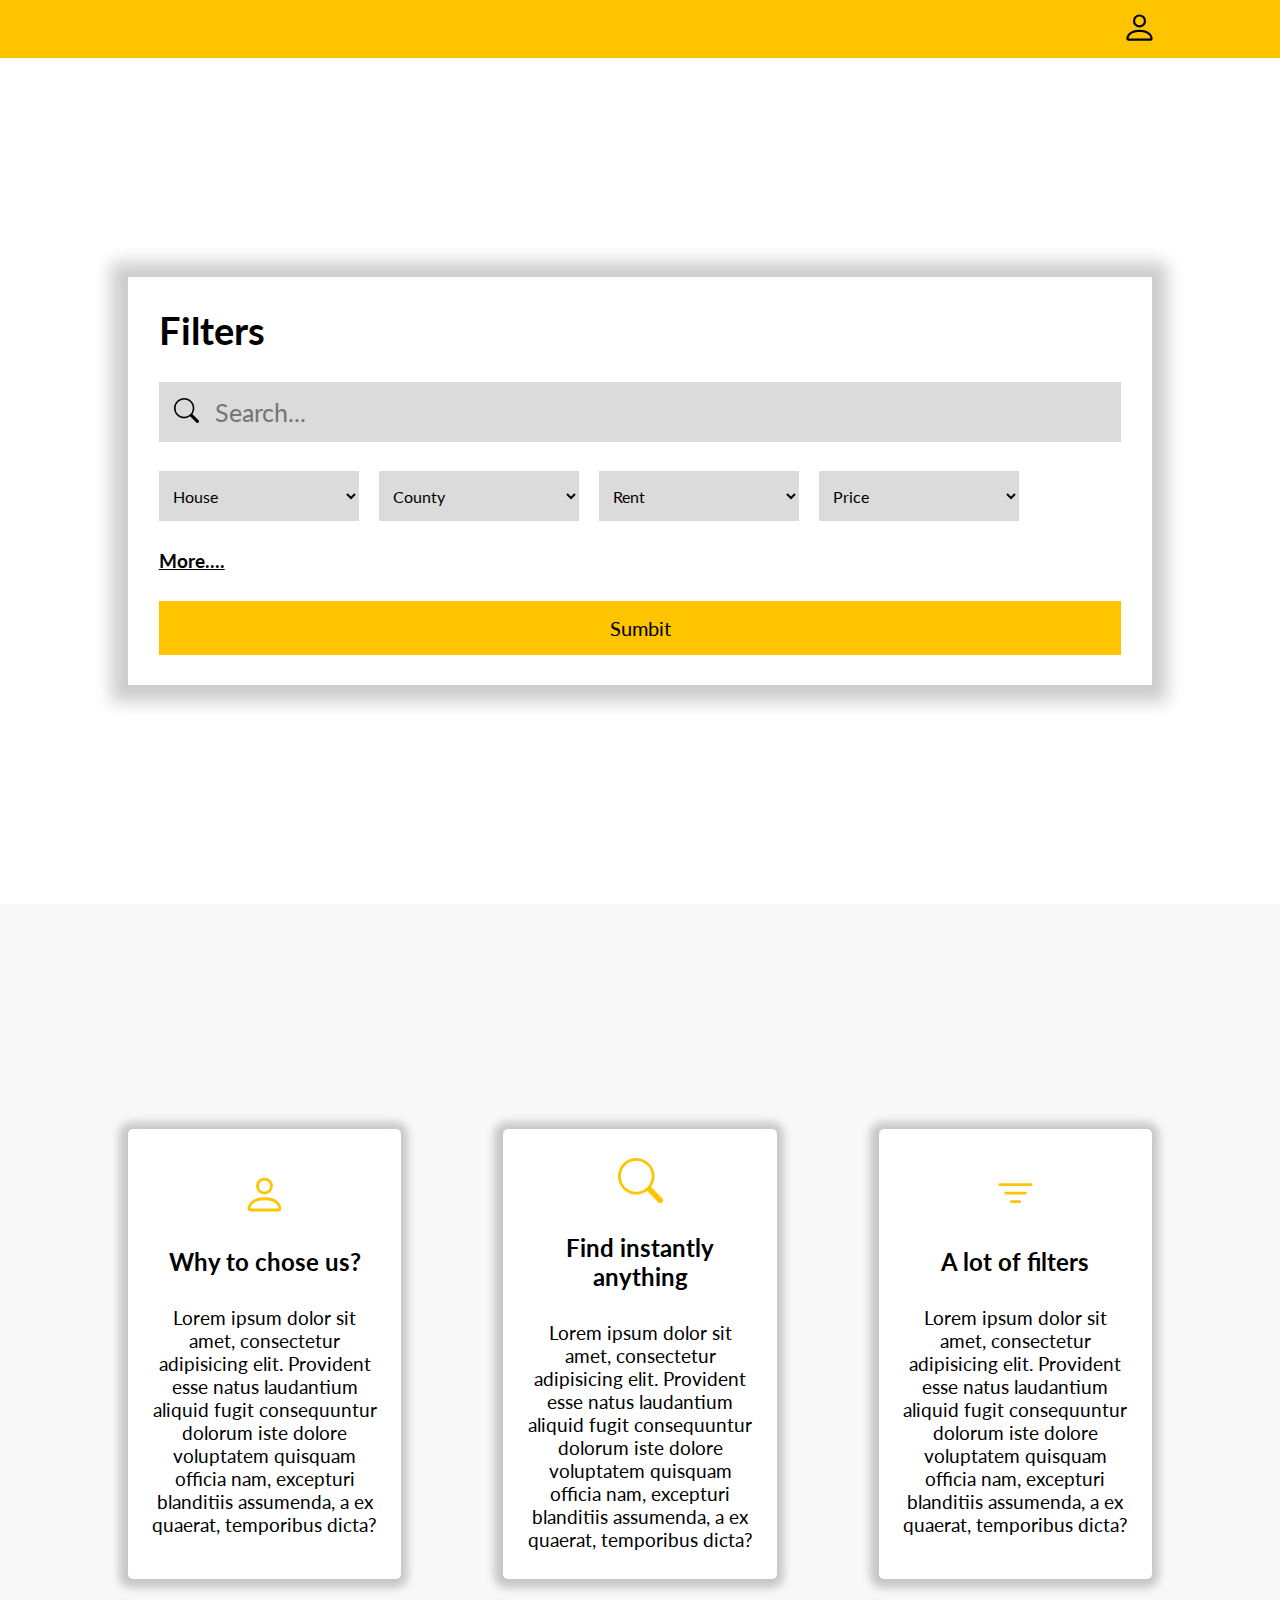
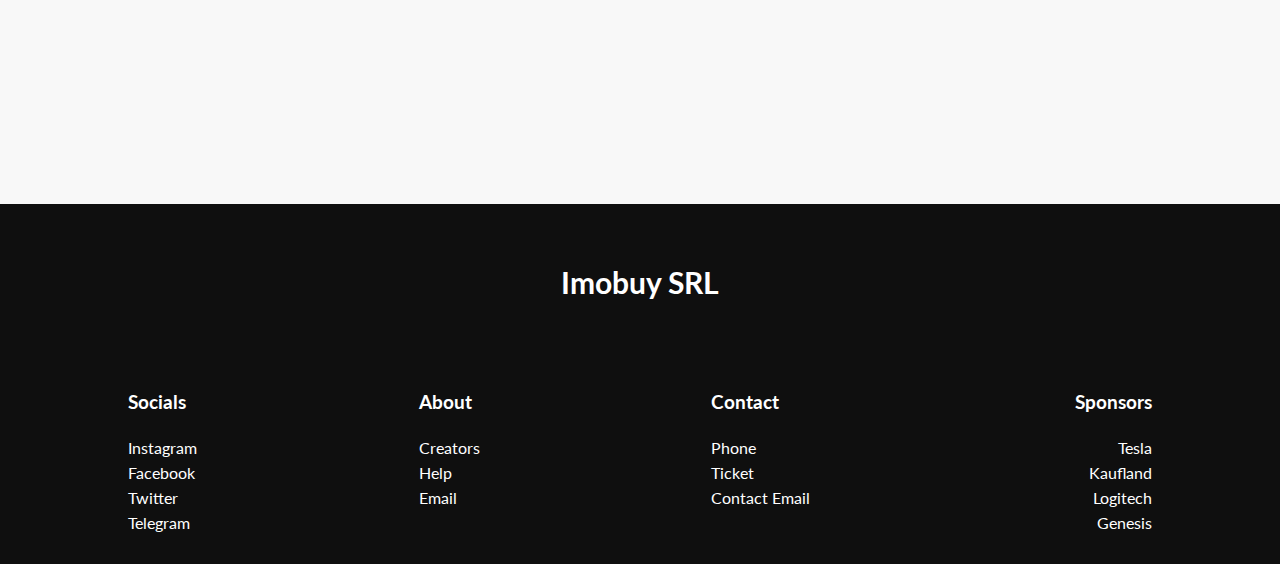
==== index.html @ 6bc8a74a "Add files via upload" ====
<!DOCTYPE html>
<html lang="en">
  <head>
    <meta charset="UTF-8" />
    <meta http-equiv="X-UA-Compatible" content="IE=edge" />
    <meta name="viewport" content="width=device-width, initial-scale=1.0" />
    <title>Imobuy</title>
    <link rel="stylesheet" href="index.css" />
    <link rel="preconnect" href="https://fonts.googleapis.com" />
    <link rel="preconnect" href="https://fonts.gstatic.com" crossorigin />
    <link
      href="https://fonts.googleapis.com/css2?family=Lato:wght@300;400;700;900&display=swap"
      rel="stylesheet"
    
    />
    <link href="https://fonts.googleapis.com/icon?family=Material+Icons"
      rel="stylesheet">

  </head>
  <body>
    <header class="headerbox">
      <div class="headercontent">
        <div class="imgdiv">
          <a class="loginlink" href="index.html"
            ><img src="./img/Logo.png" alt=""
          /></a>
        </div>
        <div class="loginsvg">
          <a href="login.html"
            ><svg
              xmlns="http://www.w3.org/2000/svg"
              width="35"
              height="35"
              fill="currentColor"
              class="bi bi-person"
              viewBox="0 0 16 16"
            >
              <path
                d="M8 8a3 3 0 1 0 0-6 3 3 0 0 0 0 6zm2-3a2 2 0 1 1-4 0 2 2 0 0 1 4 0zm4 8c0 1-1 1-1 1H3s-1 0-1-1 1-4 6-4 6 3 6 4zm-1-.004c-.001-.246-.154-.986-.832-1.664C11.516 10.68 10.289 10 8 10c-2.29 0-3.516.68-4.168 1.332-.678.678-.83 1.418-.832 1.664h10z"
              /></svg
          ></a>
        </div>
      </div>
    </header>
    <section class="bigcontainer">
      <div class="container">
        <div class="content">
          <h3 class="title">Filters</h3>
          <form class="form" action="search">
            <div class="searchbox">
              <button class="searchicon">
                <svg
                  xmlns="http://www.w3.org/2000/svg"
                  width="25"
                  height="25"
                  fill="currentColor"
                  class="bi bi-search"
                  viewBox="0 0 16 16"
                >
                  <path
                    d="M11.742 10.344a6.5 6.5 0 1 0-1.397 1.398h-.001c.03.04.062.078.098.115l3.85 3.85a1 1 0 0 0 1.415-1.414l-3.85-3.85a1.007 1.007 0 0 0-.115-.1zM12 6.5a5.5 5.5 0 1 1-11 0 5.5 5.5 0 0 1 11 0z"
                  />
                </svg></button
              ><input
                placeholder="Search..."
                class="search"
                type="search"
                name="search"
                id=""
              />
            </div>
            <div class="Filters">
              <select class="dropdowns" name="Type" id="">
                <option value="House">House</option>
                <option value="House">Flat</option>
              </select>
              <select class="dropdowns county" name="Type" id="">
                <option value="House">County</option>
                <option value="House">Ploiesti</option>
              </select>
              <select class="dropdowns middle" name="Type" id="">
                <option value="Rent">Rent</option>
                <option value="Buy">Buy</option>
              </select>
              
              <select class="dropdowns" name="Type" id="">
                <option selected value="House">Price</option>
                <option value="1">10.000 Euro</option>
                <option value="2">20.000 Euro</option>
                <option value="3">40.000 Euro</option>
                <option value="4">60.000 Euro</option>
                <option value="5">80.000 Euro</option>
                <option value="6">>100.000 Euro</option>
              </select>
              
            </div>
            <a href=""> <h3 class="subtitle">More....</h3></a>
            
          </form>
          <div class="buttoncontainer">
            <button class="sumbitform">Sumbit</button>
          </div>
        </div>
        
      </div>
    </section>
    <div class="container2">
<div class="boxes">
  <div class="card">
    <svg xmlns="http://www.w3.org/2000/svg" width="45" height="45" fill="#ffc400" class="bi bi-person" viewBox="0 0 16 16">
      <path d="M8 8a3 3 0 1 0 0-6 3 3 0 0 0 0 6zm2-3a2 2 0 1 1-4 0 2 2 0 0 1 4 0zm4 8c0 1-1 1-1 1H3s-1 0-1-1 1-4 6-4 6 3 6 4zm-1-.004c-.001-.246-.154-.986-.832-1.664C11.516 10.68 10.289 10 8 10c-2.29 0-3.516.68-4.168 1.332-.678.678-.83 1.418-.832 1.664h10z"/>
    </svg>
    <h3 class="TitleBox">Why to chose us?</h3>
    <p class="para">Lorem ipsum dolor sit amet, consectetur adipisicing elit. Provident esse natus laudantium aliquid fugit consequuntur dolorum iste dolore voluptatem quisquam officia nam, excepturi blanditiis assumenda, a ex quaerat, temporibus dicta?</p>
  </div>
  <div class="card">
    <svg xmlns="http://www.w3.org/2000/svg" width="45" height="45" fill="#ffc400" class="bi bi-search" viewBox="0 0 16 16">
      <path d="M11.742 10.344a6.5 6.5 0 1 0-1.397 1.398h-.001c.03.04.062.078.098.115l3.85 3.85a1 1 0 0 0 1.415-1.414l-3.85-3.85a1.007 1.007 0 0 0-.115-.1zM12 6.5a5.5 5.5 0 1 1-11 0 5.5 5.5 0 0 1 11 0z"/>
    </svg>
    <h3 class="TitleBox">Find instantly anything</h3>
    <p class="para">Lorem ipsum dolor sit amet, consectetur adipisicing elit. Provident esse natus laudantium aliquid fugit consequuntur dolorum iste dolore voluptatem quisquam officia nam, excepturi blanditiis assumenda, a ex quaerat, temporibus dicta?</p>
  </div>
  <div class="card">
    <svg xmlns="http://www.w3.org/2000/svg" width="45" height="45" fill="#ffc400" class="bi bi-filter" viewBox="0 0 16 16">
      <path d="M6 10.5a.5.5 0 0 1 .5-.5h3a.5.5 0 0 1 0 1h-3a.5.5 0 0 1-.5-.5zm-2-3a.5.5 0 0 1 .5-.5h7a.5.5 0 0 1 0 1h-7a.5.5 0 0 1-.5-.5zm-2-3a.5.5 0 0 1 .5-.5h11a.5.5 0 0 1 0 1h-11a.5.5 0 0 1-.5-.5z"/>
    </svg>
    <h3 class="TitleBox">A lot of filters</h3>
    <p class="para">Lorem ipsum dolor sit amet, consectetur adipisicing elit. Provident esse natus laudantium aliquid fugit consequuntur dolorum iste dolore voluptatem quisquam officia nam, excepturi blanditiis assumenda, a ex quaerat, temporibus dicta?</p>
  </div>
</div>
    </div>
    <footer class="footer">
      <h3 class="footertitle">Imobuy SRL</h3>
      
      <div class="footerlinks" >
        <div class="footerlist">
      <ul class="list">
        <h3 class="listtitle">Socials</h3>
        <li>Instagram</li>
        <li>Facebook</li>
        <li>Twitter</li>
        <li>Telegram</li>
      </ul>
      <ul class="list">
        <h3 class="listtitle">About</h3>
        <li>Creators</li>
        <li>Help</li>
        <li>Email</li>
        <li></li>
      </ul>
      <ul class="list">
        <h3 class="listtitle">Contact</h3>
        <li>Phone</li>
        <li>Ticket</li>
        <li>Contact Email</li>
        
      </ul>
      <ul class="list end">
        <h3 class="listtitle">Sponsors</h3>
        <li>Tesla</li>
        <li>Kaufland</li>
        <li>Logitech</li>
        <li>Genesis</li>
      </ul></div></div>
    </footer>
  </body>
</html>
---- index.css ----
* {
  margin: 0;
  padding: 0;
  -webkit-box-sizing: border-box;
          box-sizing: border-box;
  font-family: 'Lato', sans-serif;
}

html {
  height: -webkit-fit-content;
  height: -moz-fit-content;
  height: fit-content;
}

a, a:visited, a:hover, a:active {
  color: inherit;
}

.headerbox {
  background: #ffc400;
  padding: 10px 0;
}

.headercontent {
  display: -webkit-box;
  display: -ms-flexbox;
  display: flex;
  -webkit-box-pack: justify;
      -ms-flex-pack: justify;
          justify-content: space-between;
  -webkit-box-align: center;
      -ms-flex-align: center;
          align-items: center;
  margin: 0 9.6%;
}

.imgdiv {
  max-width: 6vw;
  min-width: 100px;
}

.imgdiv img {
  max-width: 100%;
  max-height: 100%;
}

.bigcontainer {
  background: url(./img/pexels-aleksejs-bergmanis-681368.png);
  background-repeat: no-repeat;
  background-size: cover;
  height: 94vh;
  display: -webkit-box;
  display: -ms-flexbox;
  display: flex;
  -webkit-box-align: center;
      -ms-flex-align: center;
          align-items: center;
  -webkit-box-pack: center;
      -ms-flex-pack: center;
          justify-content: center;
}

.container {
  margin: 10% 0 10% 0;
  height: -webkit-fit-content;
  height: -moz-fit-content;
  height: fit-content;
  background: white;
  background: linear-gradient(142deg, rgba(255, 255, 255, 0.8) 0%, rgba(255, 255, 255, 0.96) 70%);
  -webkit-box-shadow: -1px 1px 16px 5px black;
  box-shadow: -1px 1px 16px 16px rgba(0, 0, 0, 0.2);
}

.content {
  padding: 3%;
  height: 100%;
  width: 80vw;
}

.title {
  font-size: clamp(2rem, 3vw, 3rem);
}

.searchbox {
  display: -webkit-box;
  display: -ms-flexbox;
  display: flex;
  -webkit-box-align: center;
      -ms-flex-align: center;
          align-items: center;
  -webkit-box-pack: center;
      -ms-flex-pack: center;
          justify-content: center;
  margin-top: 3%;
}

.searchbox:focus-within {
  outline: 3px solid #ffc400;
}

.search {
  width: 100%;
  height: 60px;
  background-color: #dbdbdb;
  border: 0px;
  font-size: 25px;
}

.search:focus {
  outline: none;
}

.searchicon {
  height: 60px;
  width: 60px;
  background-color: #dbdbdb;
  border: 0px;
}

.Filters {
  width: 100%;
  display: -webkit-box;
  display: -ms-flexbox;
  display: flex;
  -webkit-box-align: center;
      -ms-flex-align: center;
          align-items: center;
  -webkit-box-orient: vertical;
  -webkit-box-direction: normal;
      -ms-flex-direction: column;
          flex-direction: column;
}

.dropdowns {
  background-color: #dbdbdb;
  border: 0;
  height: 50px;
  width: 100%;
  max-width: 200px;
  padding-left: 10px;
  font-size: clamp(1rem, 1vw, 1.5rem);
  margin-top: 3%;
}

.subtitle {
  margin: 20px 0;
}

.sumbitform {
  border: 0;
  background: #ffc400;
  padding: 15px;
  width: 100%;
  cursor: pointer;
  font-family: 'Lato', sans-serif;
  font-size: 20px;
}

.sumbitform:hover {
  -webkit-transition: all 0.3s;
  transition: all 0.3s;
  -webkit-box-shadow: -1px 1px 5px 5px rgba(0, 0, 0, 0.1);
          box-shadow: -1px 1px 5px 5px rgba(0, 0, 0, 0.1);
}

.container2 {
  min-height: 100vh;
  width: 100%;
  background: #f8f8f8;
  background-image: url(./img/waves.svg);
  background-repeat: no-repeat;
  background-size: cover;
  display: -webkit-box;
  display: -ms-flexbox;
  display: flex;
  -webkit-box-align: center;
      -ms-flex-align: center;
          align-items: center;
  -webkit-box-pack: center;
      -ms-flex-pack: center;
          justify-content: center;
  background-position-y: 100%;
  gap: 5vw;
}

.boxes {
  display: -webkit-box;
  display: -ms-flexbox;
  display: flex;
  -webkit-box-align: center;
      -ms-flex-align: center;
          align-items: center;
  -webkit-box-pack: center;
      -ms-flex-pack: center;
          justify-content: center;
  width: 80vw;
  gap: 10%;
  margin: 10% 0;
}

.card {
  min-width: 20vw;
  max-width: 80vw;
  background-color: white;
  -webkit-box-shadow: -1px 1px 8px 8px rgba(0, 0, 0, 0.2);
          box-shadow: -1px 1px 8px 8px rgba(0, 0, 0, 0.2);
  padding: 20px;
  text-align: center;
  height: -webkit-fit-content;
  height: -moz-fit-content;
  height: fit-content;
  min-height: 50vh;
  display: -webkit-box;
  display: -ms-flexbox;
  display: flex;
  -webkit-box-orient: vertical;
  -webkit-box-direction: normal;
      -ms-flex-direction: column;
          flex-direction: column;
  -webkit-box-pack: center;
      -ms-flex-pack: center;
          justify-content: center;
  -webkit-box-align: center;
      -ms-flex-align: center;
          align-items: center;
  cursor: pointer;
  gap: 30px;
  border-radius: 5px;
}

.TitleBox {
  font-size: clamp(1.5rem, 1.5vw, 2rem);
}

.para {
  font-size: clamp(1.1rem, 1.5vw, 1.2rem);
}

.footer {
  width: 100%;
  height: 40vh;
  background-color: #0f0f0f;
  padding: 20px;
}

.footertitle {
  font-size: 30px;
  color: white;
  text-align: center;
  padding: 40px;
  margin-bottom: 50px;
}

.footerlinks {
  display: -webkit-box;
  display: -ms-flexbox;
  display: flex;
  width: 100%;
  -webkit-box-align: center;
      -ms-flex-align: center;
          align-items: center;
}

.footerlist {
  display: -webkit-box;
  display: -ms-flexbox;
  display: flex;
  -webkit-box-pack: justify;
      -ms-flex-pack: justify;
          justify-content: space-between;
  margin: auto;
  width: 80vw;
}

.list {
  color: white;
  list-style: none;
  line-height: 25px;
  width: 150px;
}

.end {
  text-align: end;
}

.listtitle {
  margin-bottom: 20px;
}

@media screen and (max-width: 500px) {
  .card {
    width: 2000px;
  }
}

@media screen and (max-width: 1000px) {
  .boxes {
    -webkit-box-orient: vertical;
    -webkit-box-direction: normal;
        -ms-flex-direction: column;
            flex-direction: column;
    gap: 5vh;
  }
}

@media screen and (max-width: 750px) {
  .footer {
    height: -webkit-fit-content;
    height: -moz-fit-content;
    height: fit-content;
  }
  .footerlinks {
    -webkit-box-orient: vertical;
    -webkit-box-direction: normal;
        -ms-flex-direction: column;
            flex-direction: column;
    -webkit-box-align: center;
        -ms-flex-align: center;
            align-items: center;
  }
}

@media screen and (min-width: 650px) {
  .Filters {
    display: -webkit-box;
    display: -ms-flexbox;
    display: flex;
    -webkit-box-orient: horizontal;
    -webkit-box-direction: normal;
        -ms-flex-direction: row;
            flex-direction: row;
    gap: 20px;
  }
  .container {
    height: -webkit-fit-content;
    height: -moz-fit-content;
    height: fit-content;
  }
  .buttoncontainer {
    display: -webkit-box;
    display: -ms-flexbox;
    display: flex;
    -webkit-box-align: end;
        -ms-flex-align: end;
            align-items: flex-end;
    -webkit-box-pack: end;
        -ms-flex-pack: end;
            justify-content: flex-end;
    height: 100%;
  }
  .subtitle {
    margin: 3% 0 3% 0;
  }
}

@media screen and (max-width: 500px) {
  .card {
    width: 2000px;
  }
}
/*# sourceMappingURL=index.css.map */
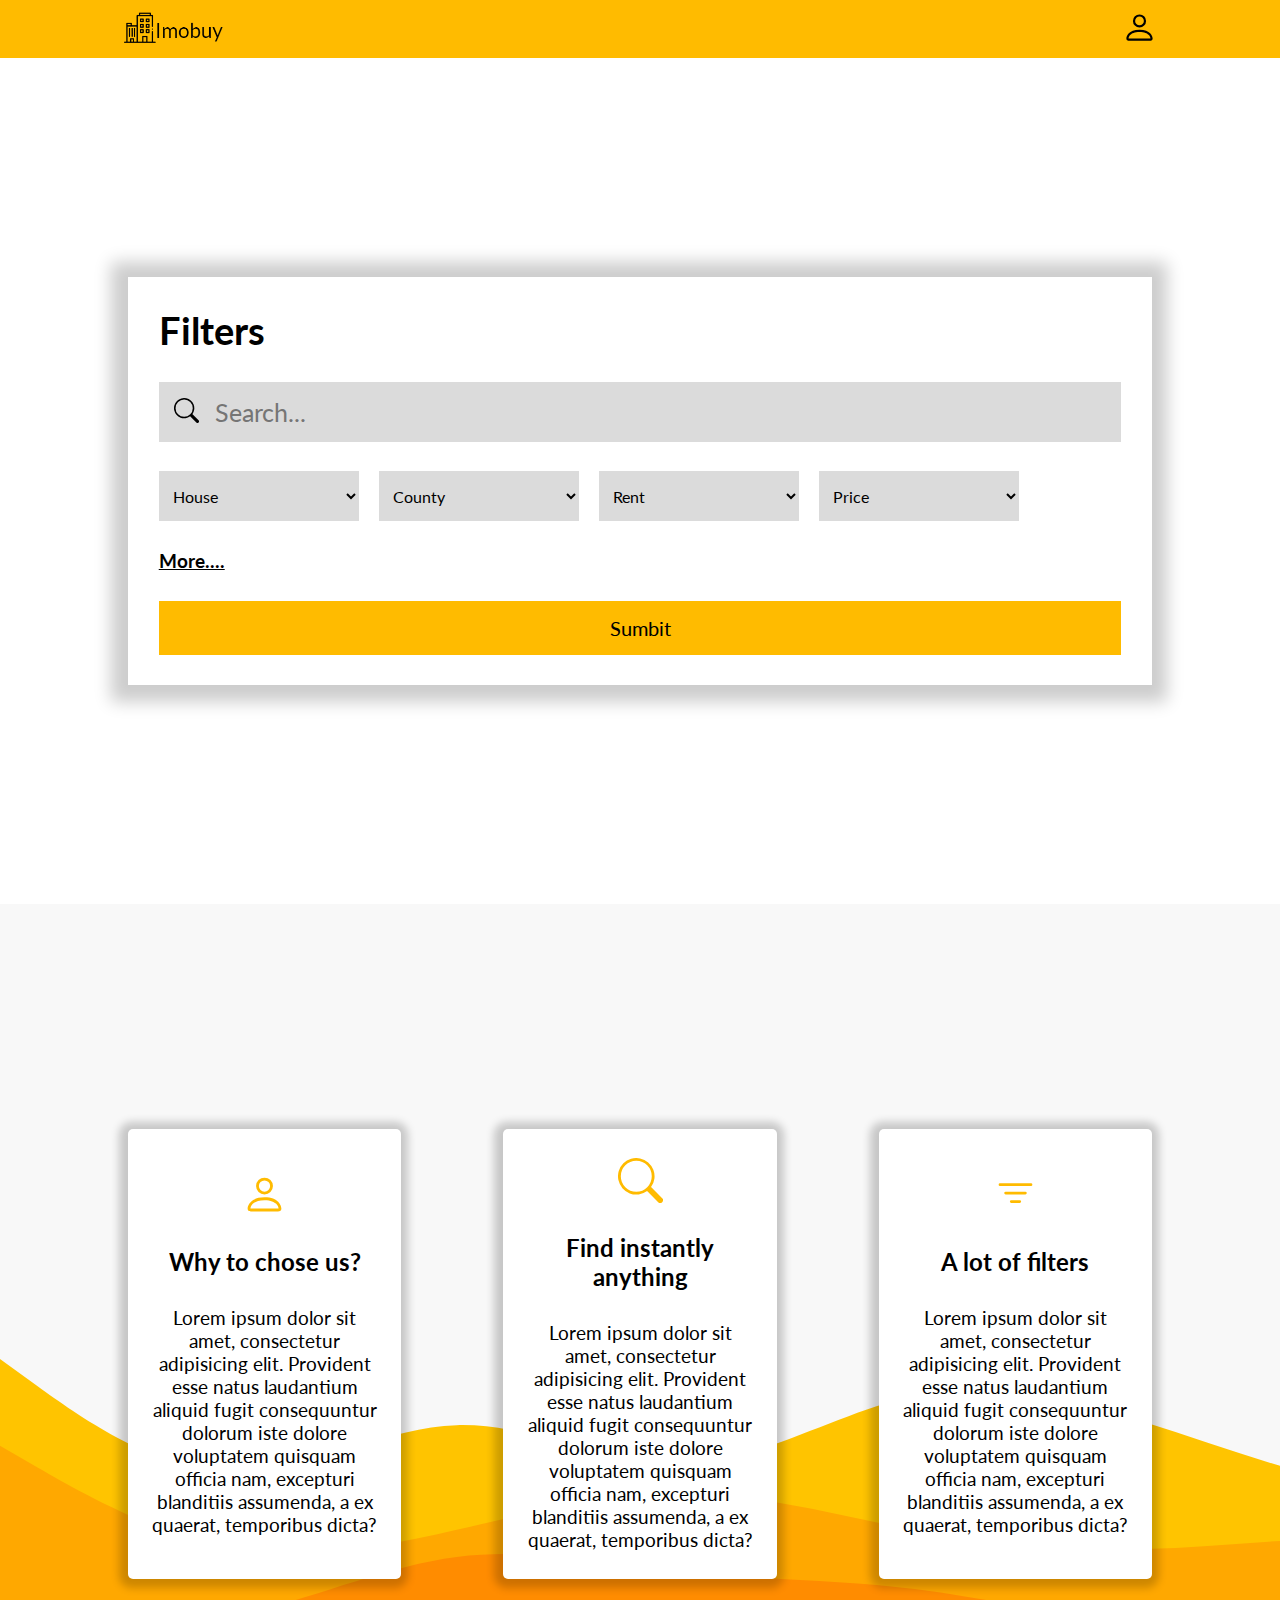
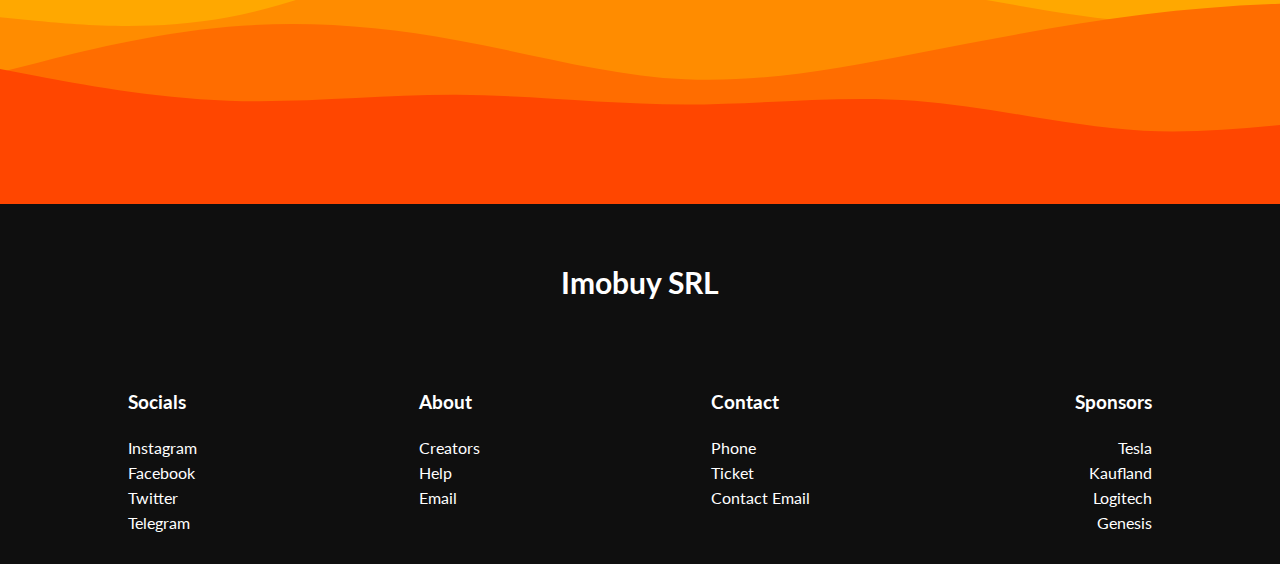
==== commit 644f64ed: "Add files via upload" ====
--- a/index.html
+++ b/index.html
@@ -107,21 +107,21 @@
     <div class="container2">
 <div class="boxes">
   <div class="card">
-    <svg xmlns="http://www.w3.org/2000/svg" width="45" height="45" fill="#ffc400" class="bi bi-person" viewBox="0 0 16 16">
+    <svg xmlns="http://www.w3.org/2000/svg" width="45" height="45" fill="#ffbb00" class="bi bi-person" viewBox="0 0 16 16">
       <path d="M8 8a3 3 0 1 0 0-6 3 3 0 0 0 0 6zm2-3a2 2 0 1 1-4 0 2 2 0 0 1 4 0zm4 8c0 1-1 1-1 1H3s-1 0-1-1 1-4 6-4 6 3 6 4zm-1-.004c-.001-.246-.154-.986-.832-1.664C11.516 10.68 10.289 10 8 10c-2.29 0-3.516.68-4.168 1.332-.678.678-.83 1.418-.832 1.664h10z"/>
     </svg>
     <h3 class="TitleBox">Why to chose us?</h3>
     <p class="para">Lorem ipsum dolor sit amet, consectetur adipisicing elit. Provident esse natus laudantium aliquid fugit consequuntur dolorum iste dolore voluptatem quisquam officia nam, excepturi blanditiis assumenda, a ex quaerat, temporibus dicta?</p>
   </div>
   <div class="card">
-    <svg xmlns="http://www.w3.org/2000/svg" width="45" height="45" fill="#ffc400" class="bi bi-search" viewBox="0 0 16 16">
+    <svg xmlns="http://www.w3.org/2000/svg" width="45" height="45" fill="#ffbb00" class="bi bi-search" viewBox="0 0 16 16">
       <path d="M11.742 10.344a6.5 6.5 0 1 0-1.397 1.398h-.001c.03.04.062.078.098.115l3.85 3.85a1 1 0 0 0 1.415-1.414l-3.85-3.85a1.007 1.007 0 0 0-.115-.1zM12 6.5a5.5 5.5 0 1 1-11 0 5.5 5.5 0 0 1 11 0z"/>
     </svg>
     <h3 class="TitleBox">Find instantly anything</h3>
     <p class="para">Lorem ipsum dolor sit amet, consectetur adipisicing elit. Provident esse natus laudantium aliquid fugit consequuntur dolorum iste dolore voluptatem quisquam officia nam, excepturi blanditiis assumenda, a ex quaerat, temporibus dicta?</p>
   </div>
   <div class="card">
-    <svg xmlns="http://www.w3.org/2000/svg" width="45" height="45" fill="#ffc400" class="bi bi-filter" viewBox="0 0 16 16">
+    <svg xmlns="http://www.w3.org/2000/svg" width="45" height="45" fill="#ffbb00" class="bi bi-filter" viewBox="0 0 16 16">
       <path d="M6 10.5a.5.5 0 0 1 .5-.5h3a.5.5 0 0 1 0 1h-3a.5.5 0 0 1-.5-.5zm-2-3a.5.5 0 0 1 .5-.5h7a.5.5 0 0 1 0 1h-7a.5.5 0 0 1-.5-.5zm-2-3a.5.5 0 0 1 .5-.5h11a.5.5 0 0 1 0 1h-11a.5.5 0 0 1-.5-.5z"/>
     </svg>
     <h3 class="TitleBox">A lot of filters</h3>
--- a/index.css
+++ b/index.css
@@ -17,7 +17,7 @@
 }
 
 .headerbox {
-  background: #ffc400;
+  background: #ffbb00;
   padding: 10px 0;
 }
 
@@ -95,7 +95,7 @@
 }
 
 .searchbox:focus-within {
-  outline: 3px solid #ffc400;
+  outline: 3px solid #ffbb00;
 }
 
 .search {
@@ -148,7 +148,7 @@
 
 .sumbitform {
   border: 0;
-  background: #ffc400;
+  background: #ffbb00;
   padding: 15px;
   width: 100%;
   cursor: pointer;
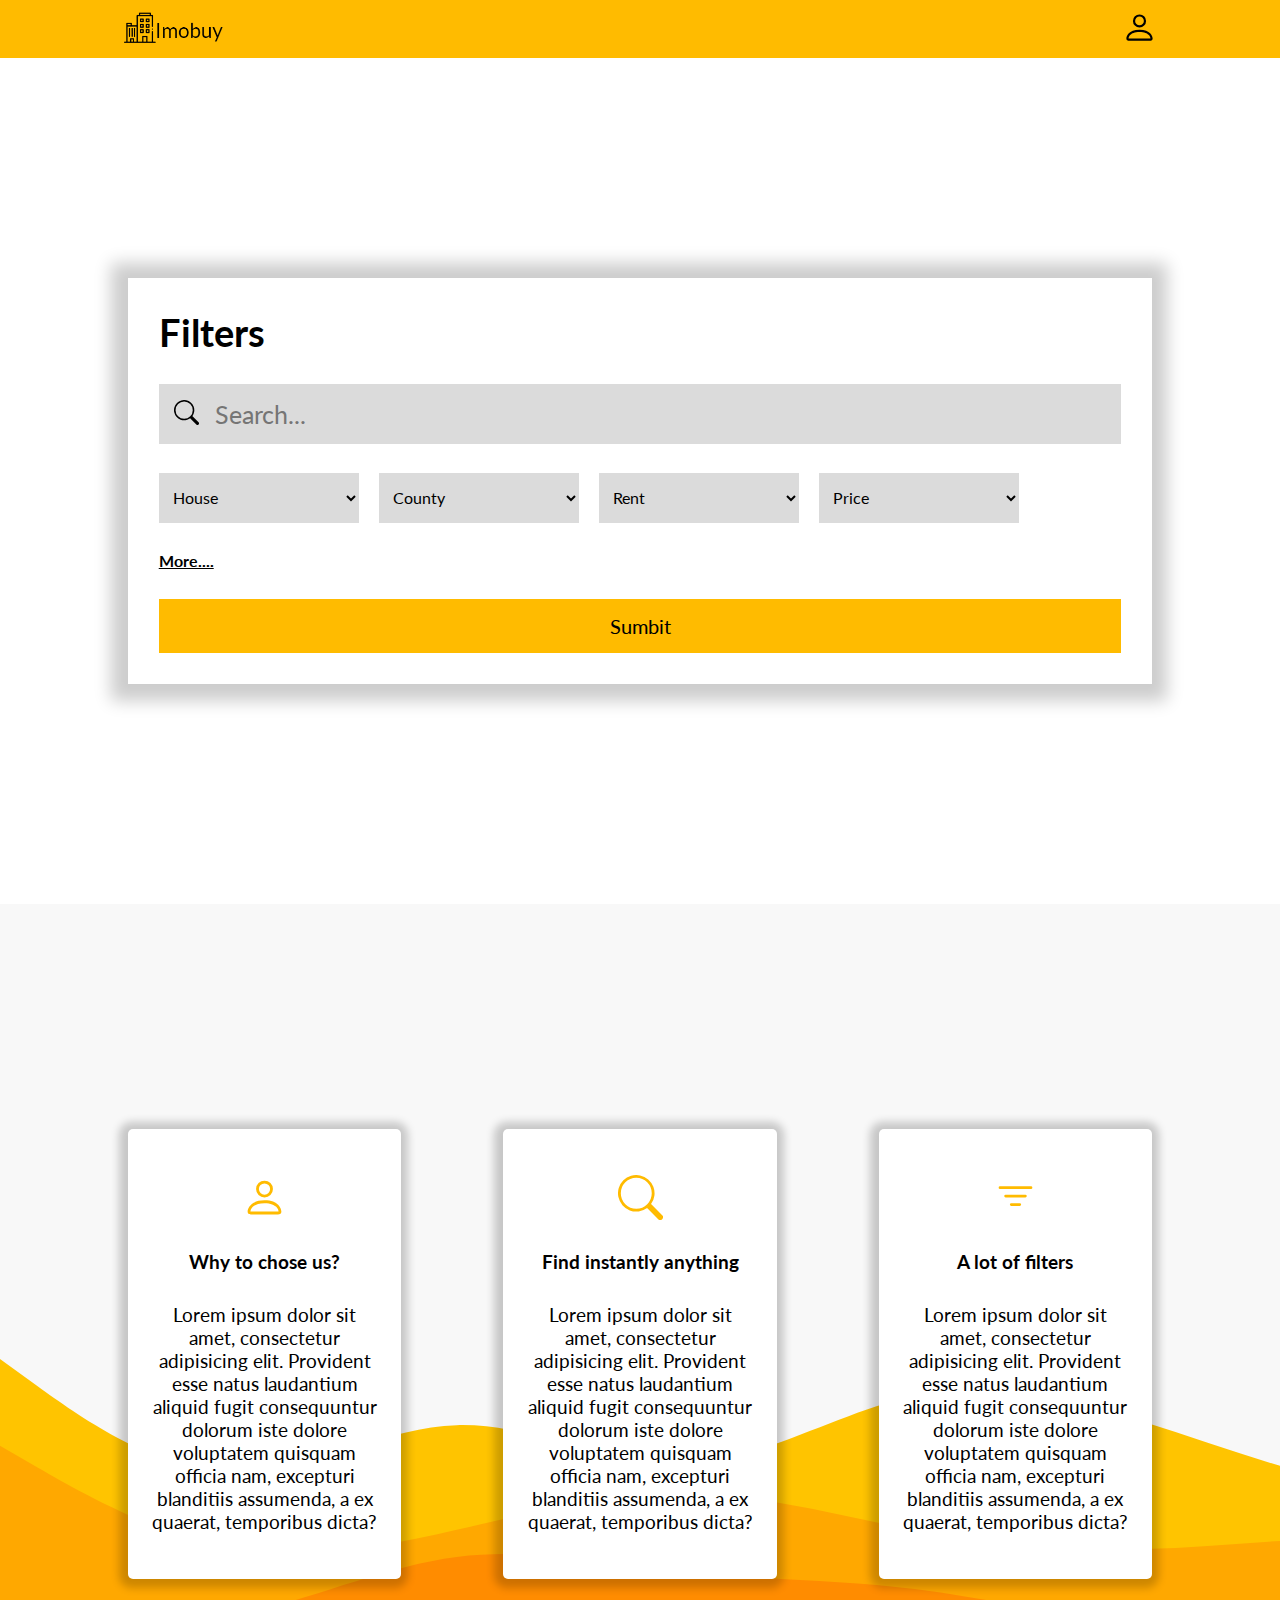
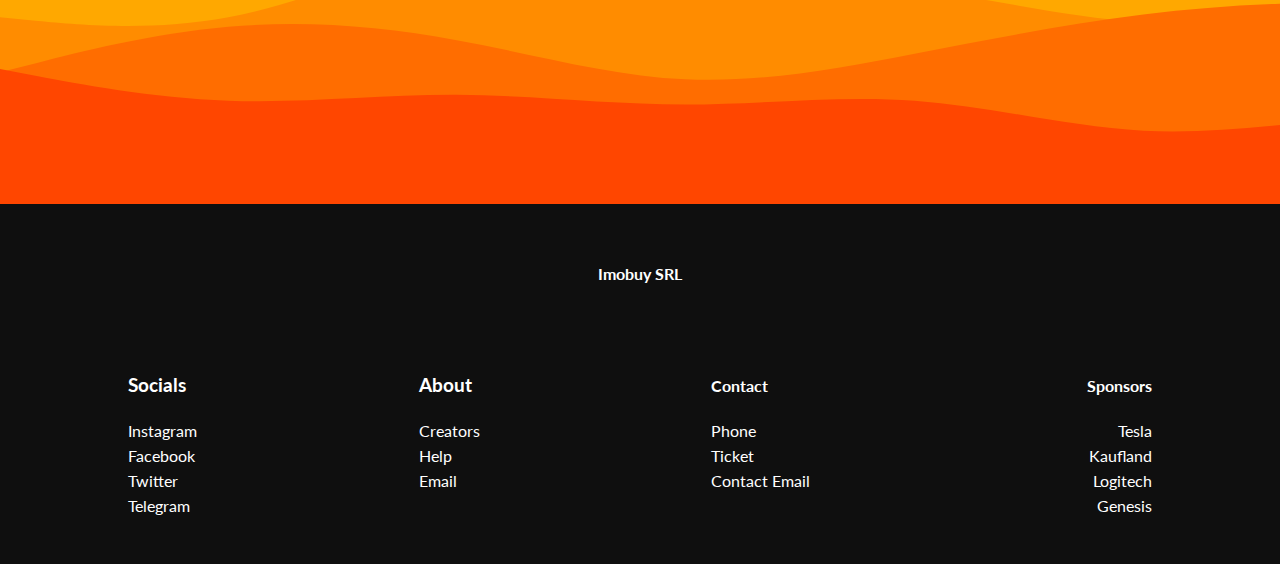
==== commit 7564ad31: "Responsive update" ====
--- a/index.html
+++ b/index.html
@@ -45,8 +45,8 @@
     <section class="bigcontainer">
       <div class="container">
         <div class="content">
-          <h3 class="title">Filters</h3>
-          <form class="form" action="search">
+          <h1 class="title">Filters</h1>
+          <form class="form">
             <div class="searchbox">
               <button class="searchicon">
                 <svg
@@ -61,29 +61,23 @@
                     d="M11.742 10.344a6.5 6.5 0 1 0-1.397 1.398h-.001c.03.04.062.078.098.115l3.85 3.85a1 1 0 0 0 1.415-1.414l-3.85-3.85a1.007 1.007 0 0 0-.115-.1zM12 6.5a5.5 5.5 0 1 1-11 0 5.5 5.5 0 0 1 11 0z"
                   />
                 </svg></button
-              ><input
-                placeholder="Search..."
-                class="search"
-                type="search"
-                name="search"
-                id=""
-              />
+              ><input type="search" name="searchedvalue"  placeholder="Search..." class="search" id="">
             </div>
             <div class="Filters">
-              <select class="dropdowns" name="Type" id="">
+              <select class="dropdowns" name="typeofimobiliare" id="">
                 <option value="House">House</option>
                 <option value="House">Flat</option>
               </select>
-              <select class="dropdowns county" name="Type" id="">
+              <select class="dropdowns county" name="county" id="">
                 <option value="House">County</option>
                 <option value="House">Ploiesti</option>
               </select>
-              <select class="dropdowns middle" name="Type" id="">
+              <select class="dropdowns middle" name="duration" id="">
                 <option value="Rent">Rent</option>
                 <option value="Buy">Buy</option>
               </select>
               
-              <select class="dropdowns" name="Type" id="">
+              <select class="dropdowns" name="price" id="">
                 <option selected value="House">Price</option>
                 <option value="1">10.000 Euro</option>
                 <option value="2">20.000 Euro</option>
@@ -94,12 +88,13 @@
               </select>
               
             </div>
-            <a href=""> <h3 class="subtitle">More....</h3></a>
-            
+            <a href=""> <h4 class="subtitle">More....</h4></a>
+            <div class="buttoncontainer">
+              <input type="submit" class="sumbitform" value="Sumbit">
+            </div>
           </form>
-          <div class="buttoncontainer">
-            <button class="sumbitform">Sumbit</button>
-          </div>
+
+         
         </div>
         
       </div>
@@ -110,21 +105,21 @@
     <svg xmlns="http://www.w3.org/2000/svg" width="45" height="45" fill="#ffbb00" class="bi bi-person" viewBox="0 0 16 16">
       <path d="M8 8a3 3 0 1 0 0-6 3 3 0 0 0 0 6zm2-3a2 2 0 1 1-4 0 2 2 0 0 1 4 0zm4 8c0 1-1 1-1 1H3s-1 0-1-1 1-4 6-4 6 3 6 4zm-1-.004c-.001-.246-.154-.986-.832-1.664C11.516 10.68 10.289 10 8 10c-2.29 0-3.516.68-4.168 1.332-.678.678-.83 1.418-.832 1.664h10z"/>
     </svg>
-    <h3 class="TitleBox">Why to chose us?</h3>
+    <h2 class="TitleBox">Why to chose us?</h2>
     <p class="para">Lorem ipsum dolor sit amet, consectetur adipisicing elit. Provident esse natus laudantium aliquid fugit consequuntur dolorum iste dolore voluptatem quisquam officia nam, excepturi blanditiis assumenda, a ex quaerat, temporibus dicta?</p>
   </div>
   <div class="card">
     <svg xmlns="http://www.w3.org/2000/svg" width="45" height="45" fill="#ffbb00" class="bi bi-search" viewBox="0 0 16 16">
       <path d="M11.742 10.344a6.5 6.5 0 1 0-1.397 1.398h-.001c.03.04.062.078.098.115l3.85 3.85a1 1 0 0 0 1.415-1.414l-3.85-3.85a1.007 1.007 0 0 0-.115-.1zM12 6.5a5.5 5.5 0 1 1-11 0 5.5 5.5 0 0 1 11 0z"/>
     </svg>
-    <h3 class="TitleBox">Find instantly anything</h3>
+    <h2 class="TitleBox">Find instantly anything</h2>
     <p class="para">Lorem ipsum dolor sit amet, consectetur adipisicing elit. Provident esse natus laudantium aliquid fugit consequuntur dolorum iste dolore voluptatem quisquam officia nam, excepturi blanditiis assumenda, a ex quaerat, temporibus dicta?</p>
   </div>
   <div class="card">
     <svg xmlns="http://www.w3.org/2000/svg" width="45" height="45" fill="#ffbb00" class="bi bi-filter" viewBox="0 0 16 16">
       <path d="M6 10.5a.5.5 0 0 1 .5-.5h3a.5.5 0 0 1 0 1h-3a.5.5 0 0 1-.5-.5zm-2-3a.5.5 0 0 1 .5-.5h7a.5.5 0 0 1 0 1h-7a.5.5 0 0 1-.5-.5zm-2-3a.5.5 0 0 1 .5-.5h11a.5.5 0 0 1 0 1h-11a.5.5 0 0 1-.5-.5z"/>
     </svg>
-    <h3 class="TitleBox">A lot of filters</h3>
+    <h2 class="TitleBox">A lot of filters</h2>
     <p class="para">Lorem ipsum dolor sit amet, consectetur adipisicing elit. Provident esse natus laudantium aliquid fugit consequuntur dolorum iste dolore voluptatem quisquam officia nam, excepturi blanditiis assumenda, a ex quaerat, temporibus dicta?</p>
   </div>
 </div>
@@ -149,14 +144,14 @@
         <li></li>
       </ul>
       <ul class="list">
-        <h3 class="listtitle">Contact</h3>
+        <h4 class="listtitle">Contact</h4>
         <li>Phone</li>
         <li>Ticket</li>
         <li>Contact Email</li>
         
       </ul>
       <ul class="list end">
-        <h3 class="listtitle">Sponsors</h3>
+        <h4 class="listtitle">Sponsors</h4>
         <li>Tesla</li>
         <li>Kaufland</li>
         <li>Logitech</li>
--- a/index.css
+++ b/index.css
@@ -1,3 +1,12 @@
+:root {
+  --h1-font:clamp(2rem, 3vw, 3rem);
+  --h2-font:clamp(1.5rem, 1.5vw, 2rem);
+  --h3-font:clamp(1.2rem, 1.4vw, 1.8rem);
+  --h4-font:clamp(1.0rem, 1.1vw, 1.5rem);
+  --h5-font:clamp(1rem, 0.9vw, 1.3rem);
+  --p-font:clamp(1.1rem, 1.5vw, 1.2rem);
+}
+
 * {
   margin: 0;
   padding: 0;
@@ -42,6 +51,15 @@
 .imgdiv img {
   max-width: 100%;
   max-height: 100%;
+}
+
+.loginsvg {
+  -webkit-transition: ease-in 0.35s;
+  transition: ease-in 0.35s;
+}
+
+.loginsvg:hover {
+  scale: 1.1;
 }
 
 .bigcontainer {
@@ -78,7 +96,7 @@
 }
 
 .title {
-  font-size: clamp(2rem, 3vw, 3rem);
+  font-size: var(--h1-font);
 }
 
 .searchbox {
@@ -117,20 +135,6 @@
   border: 0px;
 }
 
-.Filters {
-  width: 100%;
-  display: -webkit-box;
-  display: -ms-flexbox;
-  display: flex;
-  -webkit-box-align: center;
-      -ms-flex-align: center;
-          align-items: center;
-  -webkit-box-orient: vertical;
-  -webkit-box-direction: normal;
-      -ms-flex-direction: column;
-          flex-direction: column;
-}
-
 .dropdowns {
   background-color: #dbdbdb;
   border: 0;
@@ -144,6 +148,7 @@
 
 .subtitle {
   margin: 20px 0;
+  font-size: var(--h4-font);
 }
 
 .sumbitform {
@@ -226,14 +231,21 @@
   cursor: pointer;
   gap: 30px;
   border-radius: 5px;
+  -webkit-transition: ease-in 0.2s;
+  transition: ease-in 0.2s;
+}
+
+.card:hover {
+  -webkit-transform: scale(1.07);
+          transform: scale(1.07);
 }
 
 .TitleBox {
-  font-size: clamp(1.5rem, 1.5vw, 2rem);
+  font-size: var(--h3-font);
 }
 
 .para {
-  font-size: clamp(1.1rem, 1.5vw, 1.2rem);
+  font-size: var(--p-font);
 }
 
 .footer {
@@ -244,7 +256,7 @@
 }
 
 .footertitle {
-  font-size: 30px;
+  font-size: var(--h-font);
   color: white;
   text-align: center;
   padding: 40px;
@@ -300,6 +312,16 @@
         -ms-flex-direction: column;
             flex-direction: column;
     gap: 5vh;
+  }
+}
+
+@media screen and (max-width: 950px) {
+  .searchicon {
+    width: 50px;
+    height: 50px;
+  }
+  .search {
+    height: 50px;
   }
 }
 
@@ -353,9 +375,28 @@
   }
 }
 
+@media screen and (max-width: 550px) {
+  .Filters {
+    width: 100%;
+    display: block;
+    margin: auto;
+  }
+  .dropdowns {
+    width: 130px;
+  }
+}
+
 @media screen and (max-width: 500px) {
   .card {
     width: 2000px;
   }
 }
+
+@media screen and (max-width: 350px) {
+  .dropdowns {
+    width: -webkit-max-content;
+    width: -moz-max-content;
+    width: max-content;
+  }
+}
 /*# sourceMappingURL=index.css.map */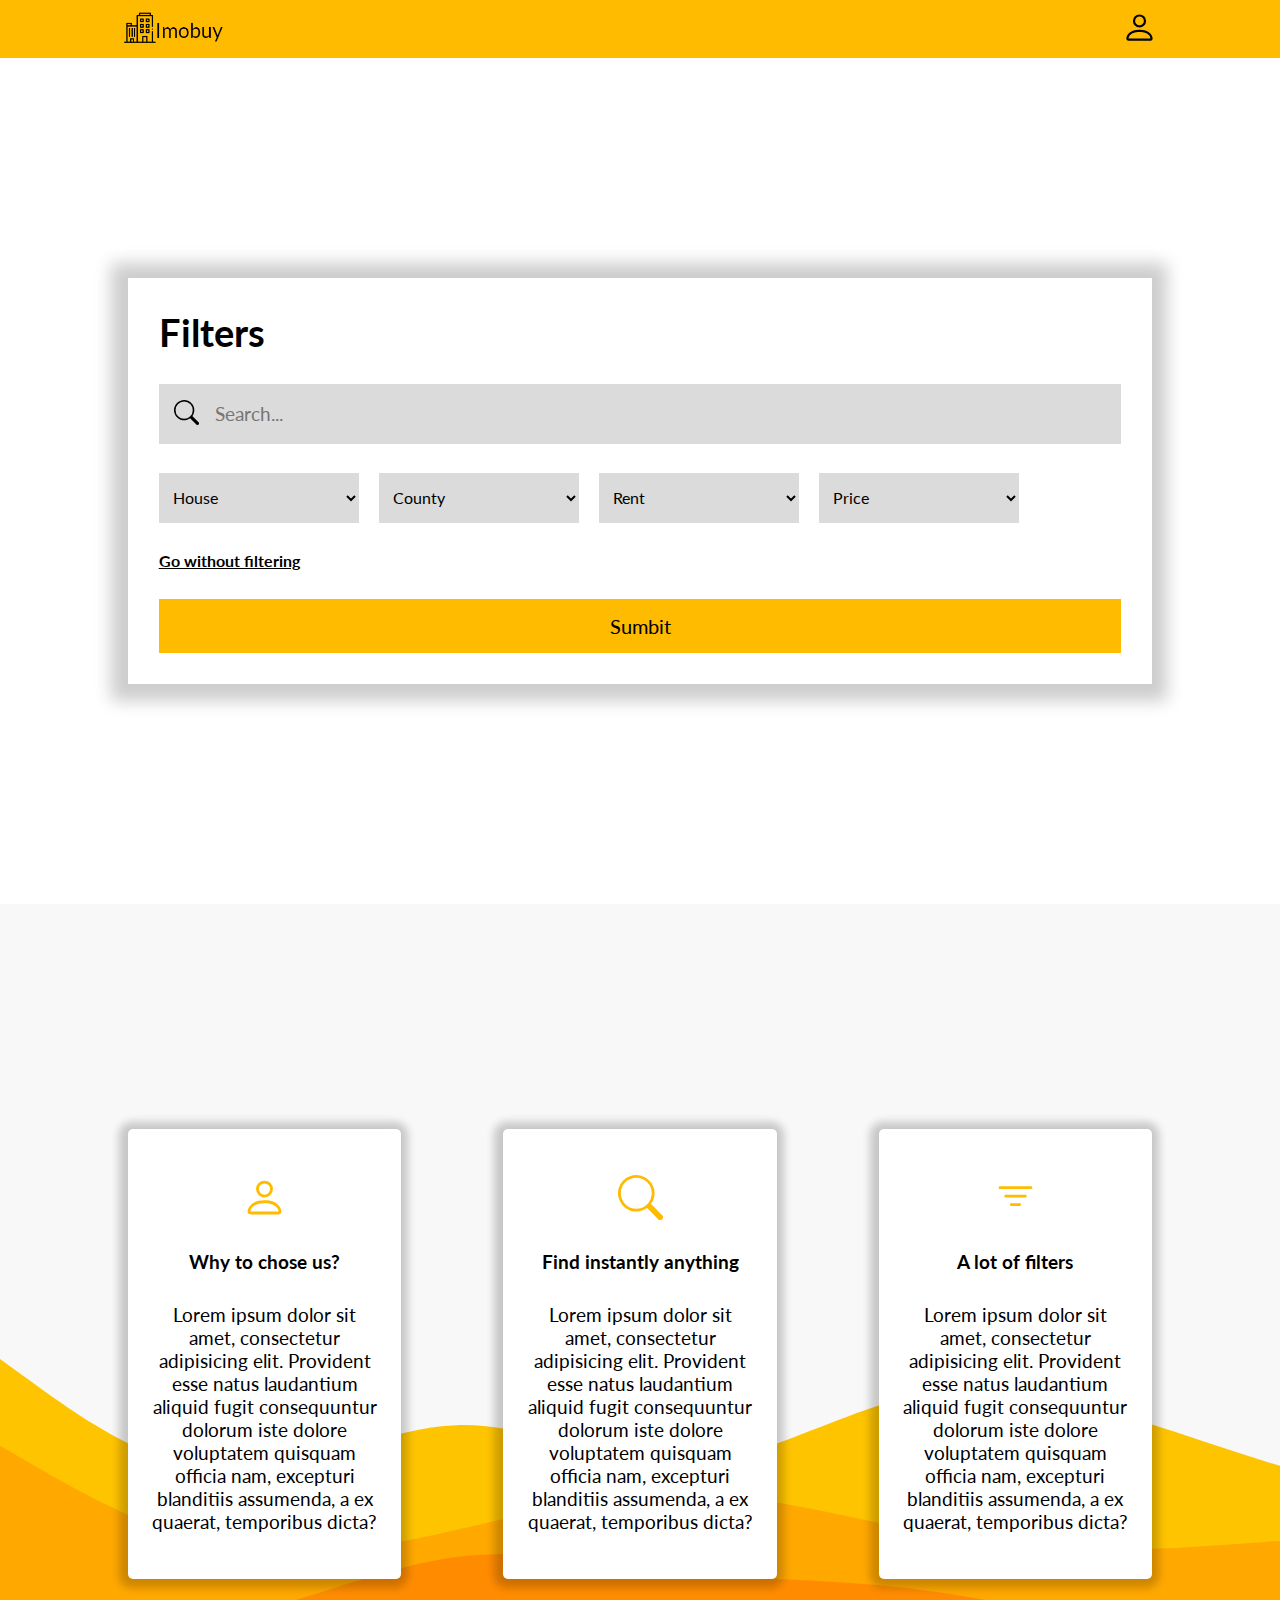
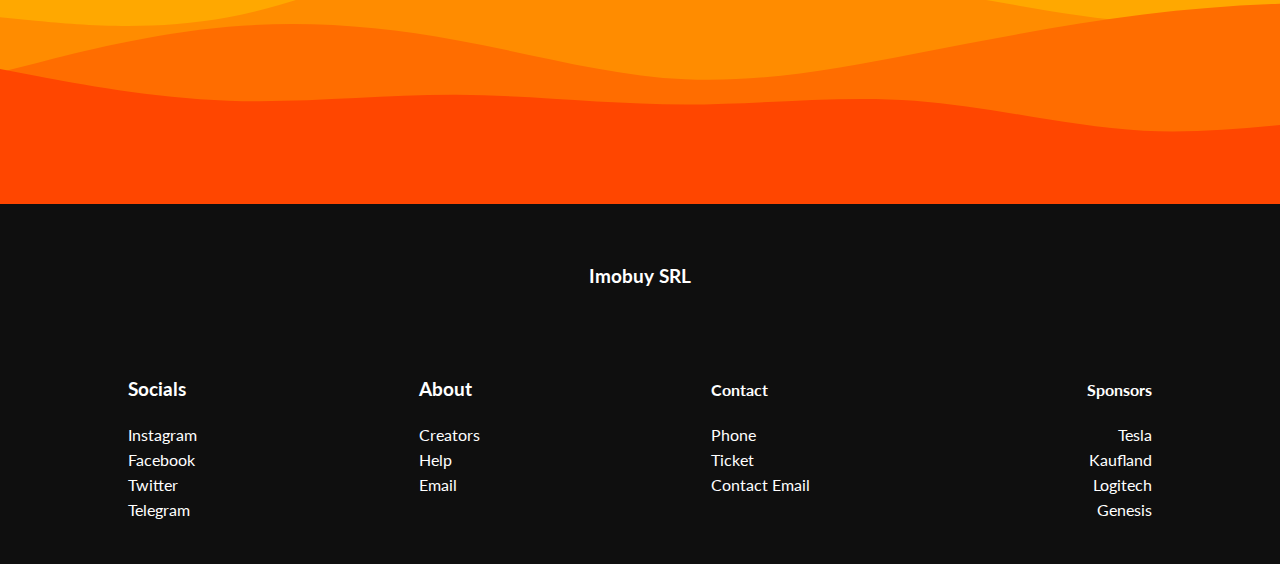
==== commit 322bbcc5: "Add files via upload" ====
--- a/index.html
+++ b/index.html
@@ -88,13 +88,13 @@
               </select>
               
             </div>
-            <a href=""> <h4 class="subtitle">More....</h4></a>
-            <div class="buttoncontainer">
-              <input type="submit" class="sumbitform" value="Sumbit">
-            </div>
+            <a href="shop.html"> <h4 class="subtitle">Go without filtering</h4></a>
+            
           </form>
 
-         
+          <div class="buttoncontainer">
+            <a class="sumbitform linksumbit" href="shop.html"><button class="sumbitform">Sumbit</button></a>
+           </div>
         </div>
         
       </div>
--- a/index.css
+++ b/index.css
@@ -66,6 +66,7 @@
   background: url(./img/pexels-aleksejs-bergmanis-681368.png);
   background-repeat: no-repeat;
   background-size: cover;
+  background-position: center;
   height: 94vh;
   display: -webkit-box;
   display: -ms-flexbox;
@@ -121,7 +122,7 @@
   height: 60px;
   background-color: #dbdbdb;
   border: 0px;
-  font-size: 25px;
+  font-size:clamp(1.2rem, 1.5vw, 2rem)
 }
 
 .search:focus {
@@ -166,6 +167,10 @@
   transition: all 0.3s;
   -webkit-box-shadow: -1px 1px 5px 5px rgba(0, 0, 0, 0.1);
           box-shadow: -1px 1px 5px 5px rgba(0, 0, 0, 0.1);
+}
+
+.linksumbit {
+  padding: 0;
 }
 
 .container2 {
@@ -256,7 +261,7 @@
 }
 
 .footertitle {
-  font-size: var(--h-font);
+  font-size: var(--h3-font);
   color: white;
   text-align: center;
   padding: 40px;
@@ -323,6 +328,10 @@
   .search {
     height: 50px;
   }
+.content {
+  padding:5%
+}
+
 }
 
 @media screen and (max-width: 750px) {
@@ -340,6 +349,7 @@
         -ms-flex-align: center;
             align-items: center;
   }
+  
 }
 
 @media screen and (min-width: 650px) {
@@ -373,6 +383,8 @@
   .subtitle {
     margin: 3% 0 3% 0;
   }
+  
+
 }
 
 @media screen and (max-width: 550px) {
@@ -384,6 +396,10 @@
   .dropdowns {
     width: 130px;
   }
+
+  .searchbox {
+    margin: 20px 0 20px 0;
+  }
 }
 
 @media screen and (max-width: 500px) {
@@ -398,5 +414,9 @@
     width: -moz-max-content;
     width: max-content;
   }
+
+  .content {
+    padding: 8%;
+  }
 }
 /*# sourceMappingURL=index.css.map */